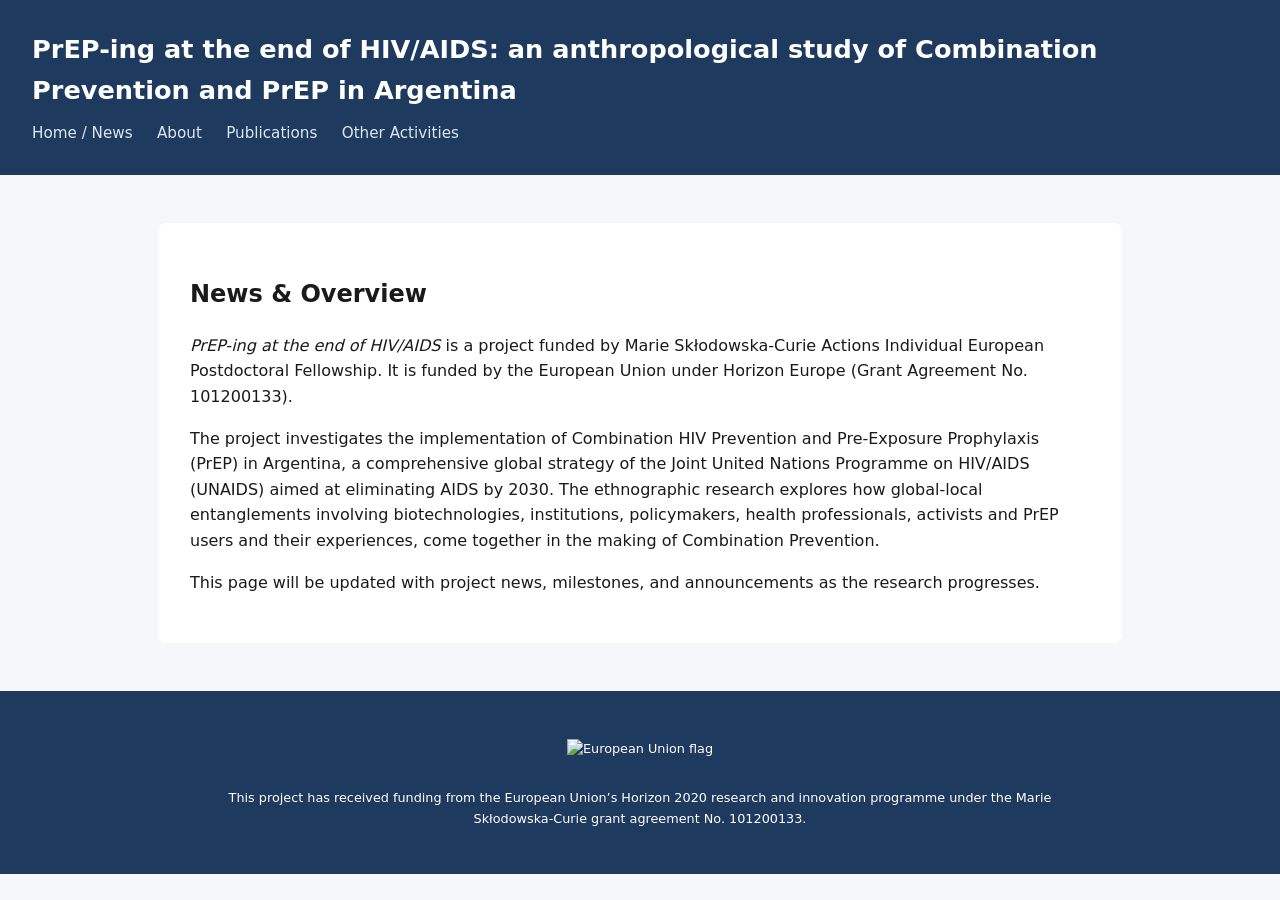
==== index.html @ 7bfbbda3 "Add files via upload" ====
<!DOCTYPE html>
<html lang="en">
<head>
  <meta charset="UTF-8" />
  <meta name="viewport" content="width=device-width, initial-scale=1.0" />
  <title>PrEP-ing at the end of HIV/AIDS</title>

  <style>
    body {
      font-family: system-ui, -apple-system, BlinkMacSystemFont, "Segoe UI", sans-serif;
      margin: 0;
      background-color: #f5f7fa;
      color: #1a1a1a;
      line-height: 1.6;
    }

    header {
      background-color: #1f3a5f;
      color: #ffffff;
      padding: 1.8rem 2rem;
    }

    header h1 {
      margin: 0;
      font-size: 1.6rem;
    }

    nav {
      margin-top: 0.6rem;
    }

    nav a {
      color: #dbe7f3;
      margin-right: 1.2rem;
      text-decoration: none;
      font-size: 0.95rem;
    }

    nav a:hover {
      text-decoration: underline;
    }

    main {
      max-width: 900px;
      margin: 3rem auto;
      padding: 2rem;
      background: #ffffff;
      border-radius: 8px;
    }

    footer {
      background-color: #1f3a5f;
      color: #ffffff;
      padding: 2rem 1rem;
      font-size: 0.8rem;
    }

    .funding {
      max-width: 900px;
      margin: 0 auto;
      text-align: center;
    }

    .funding img {
      height: 36px;
      margin: 1rem 0;
    }
  </style>
</head>

<body>

<header>
  <h1>PrEP-ing at the end of HIV/AIDS: an anthropological study of Combination Prevention and PrEP in Argentina</h1>
  <nav>
    <a href="index.html">Home / News</a>
    <a href="about.html">About</a>
    <a href="publications.html">Publications</a>
    <a href="activities.html">Other Activities</a>
  </nav>
</header>

<main>
  <h2>News & Overview</h2>

  <p>
    <em>PrEP-ing at the end of HIV/AIDS</em> is a project funded by Marie Skłodowska-Curie Actions
    Individual European Postdoctoral Fellowship. It is funded by the European Union under Horizon Europe
    (Grant Agreement No. 101200133).
  </p>

  <p>
    The project investigates the implementation of Combination HIV Prevention
    and Pre-Exposure Prophylaxis (PrEP) in Argentina, a comprehensive global strategy of the Joint United Nations Programme on HIV/AIDS (UNAIDS) aimed at eliminating AIDS by 2030. The ethnographic research explores how global-local entanglements involving biotechnologies, institutions, policymakers, health professionals, activists and PrEP users and their experiences, come together in the making of Combination Prevention.


  </p>

  <p>
    This page will be updated with project news, milestones, and announcements
    as the research progresses.
  </p>
</main>

<footer>
  <div class="funding">
    <img
      src="https://upload.wikimedia.org/wikipedia/commons/b/b7/Flag_of_Europe.svg"
      alt="European Union flag"
    />

    <p>
      This project has received funding from the European Union’s Horizon 2020
      research and innovation programme under the Marie Skłodowska-Curie grant
      agreement No. 101200133.
    </p>
  </div>
</footer>

</body>
</html>
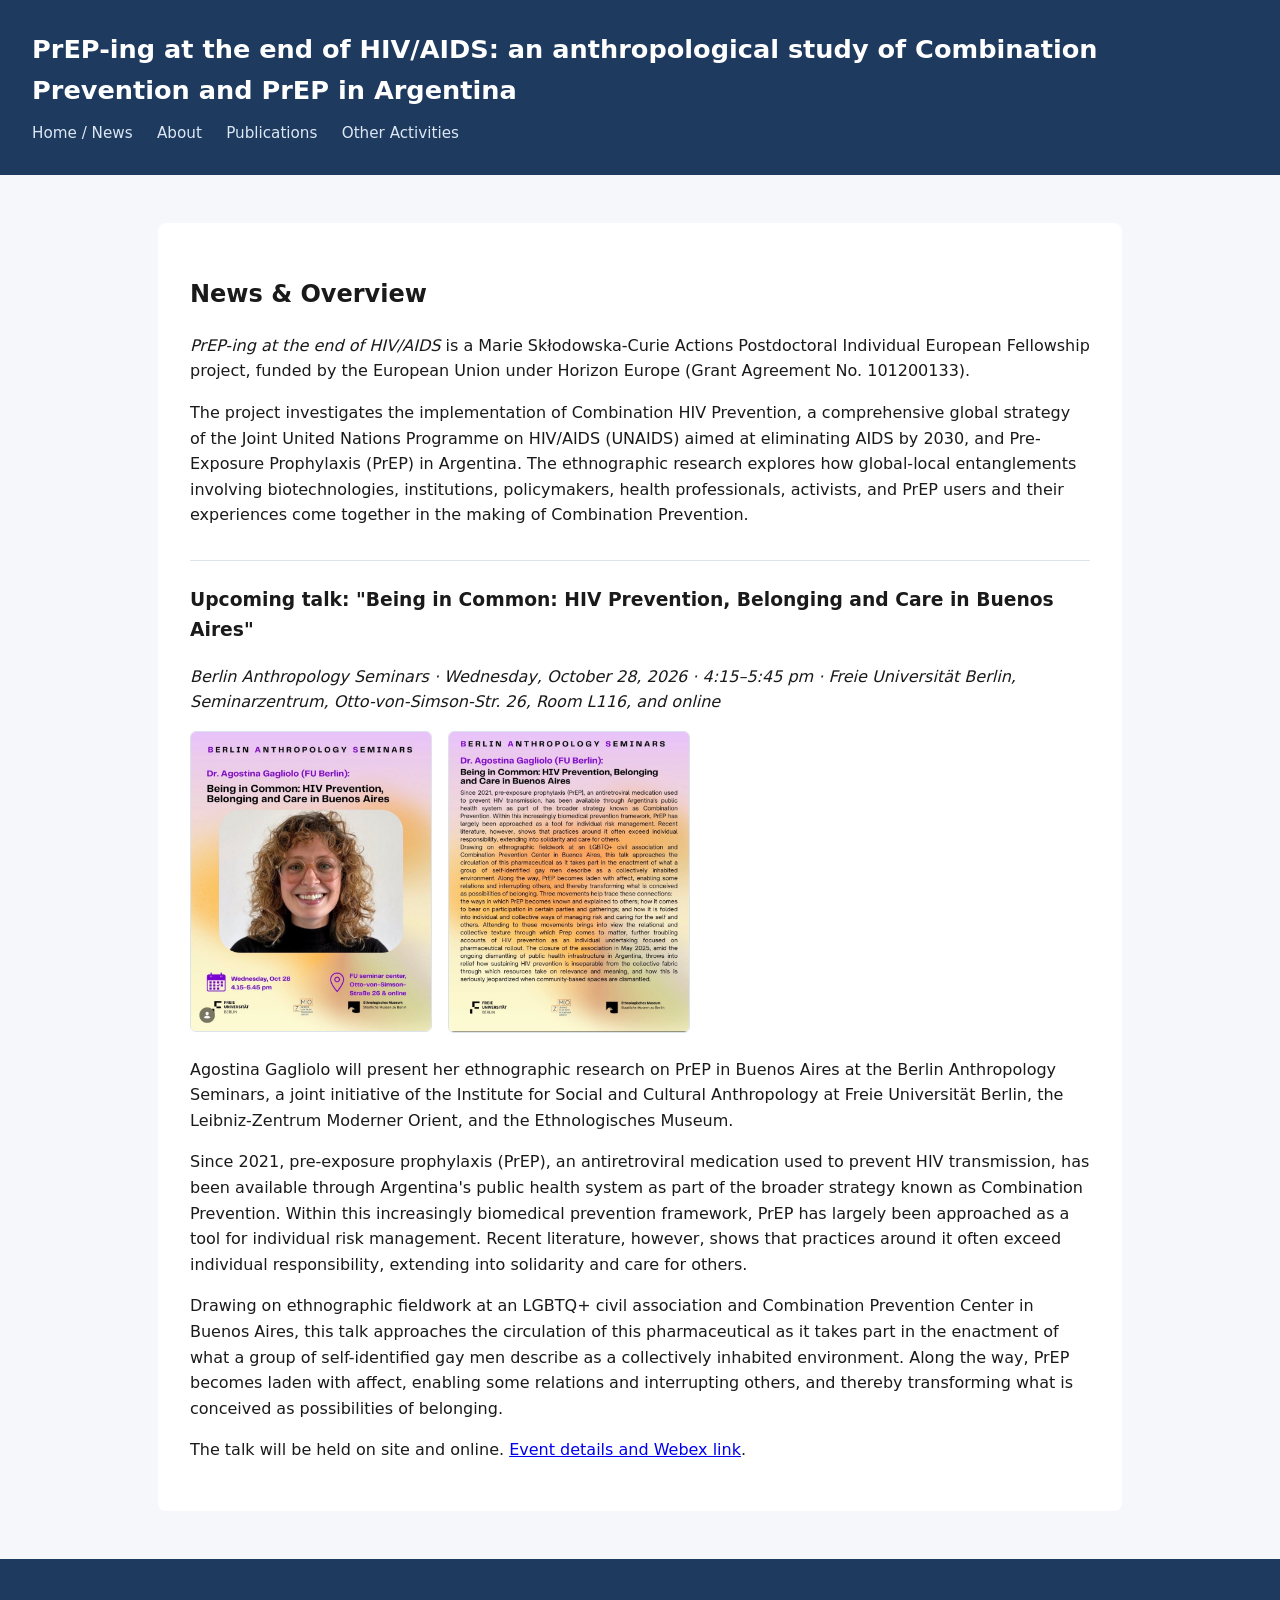
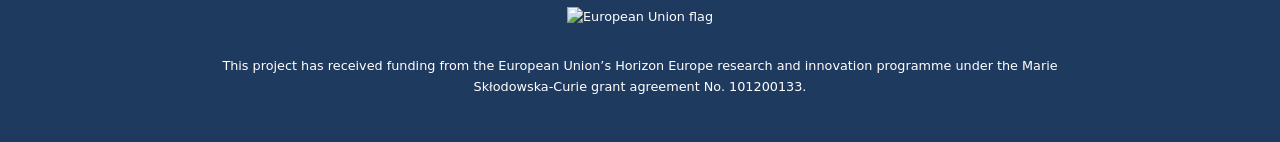
==== commit cc498d3c: "Add BAS talk news item, fix intro and funding line" ====
--- a/index.html
+++ b/index.html
@@ -1,9 +1,12 @@
 <!DOCTYPE html>
 <html lang="en">
 <head>
+
   <meta charset="UTF-8" />
   <meta name="viewport" content="width=device-width, initial-scale=1.0" />
   <title>PrEP-ing at the end of HIV/AIDS</title>
+
+<link rel="icon" href="favicon.ico" type="image/x-icon">
 
   <style>
     body {
@@ -65,6 +68,34 @@
       height: 36px;
       margin: 1rem 0;
     }
+
+    .news-item {
+      border-top: 1px solid #dde3ea;
+      margin-top: 2rem;
+      padding-top: 1.5rem;
+    }
+
+    .news-item h3 {
+      margin-top: 0;
+    }
+
+    .flyers {
+      display: flex;
+      flex-wrap: wrap;
+      gap: 1rem;
+      margin: 1rem 0;
+    }
+
+    .flyers img {
+      width: 240px;
+      max-width: 100%;
+      height: auto;
+      border-radius: 6px;
+      border: 1px solid #dde3ea;
+    }
+
+
+
   </style>
 </head>
 
@@ -80,26 +111,30 @@
   </nav>
 </header>
 
+
 <main>
   <h2>News & Overview</h2>
 
   <p>
-    <em>PrEP-ing at the end of HIV/AIDS</em> is a project funded by Marie Skłodowska-Curie Actions
-    Individual European Postdoctoral Fellowship. It is funded by the European Union under Horizon Europe
-    (Grant Agreement No. 101200133).
+    <em>PrEP-ing at the end of HIV/AIDS</em> is a Marie Skłodowska-Curie Actions Postdoctoral Individual European Fellowship project, funded by the European Union under Horizon Europe (Grant Agreement No. 101200133).
   </p>
 
   <p>
-    The project investigates the implementation of Combination HIV Prevention
-    and Pre-Exposure Prophylaxis (PrEP) in Argentina, a comprehensive global strategy of the Joint United Nations Programme on HIV/AIDS (UNAIDS) aimed at eliminating AIDS by 2030. The ethnographic research explores how global-local entanglements involving biotechnologies, institutions, policymakers, health professionals, activists and PrEP users and their experiences, come together in the making of Combination Prevention.
-
-
+    The project investigates the implementation of Combination HIV Prevention, a comprehensive global strategy of the Joint United Nations Programme on HIV/AIDS (UNAIDS) aimed at eliminating AIDS by 2030, and Pre-Exposure Prophylaxis (PrEP) in Argentina. The ethnographic research explores how global-local entanglements involving biotechnologies, institutions, policymakers, health professionals, activists, and PrEP users and their experiences come together in the making of Combination Prevention.
   </p>
 
-  <p>
-    This page will be updated with project news, milestones, and announcements
-    as the research progresses.
-  </p>
+  <article class="news-item">
+    <h3>Upcoming talk: "Being in Common: HIV Prevention, Belonging and Care in Buenos Aires"</h3>
+    <p><em>Berlin Anthropology Seminars · Wednesday, October 28, 2026 · 4:15–5:45 pm · Freie Universität Berlin, Seminarzentrum, Otto-von-Simson-Str. 26, Room L116, and online</em></p>
+    <div class="flyers">
+      <a href="images/BAS_2026_flyer.jpg"><img src="images/BAS_2026_flyer.jpg" alt="Flyer: Berlin Anthropology Seminars. Dr. Agostina Gagliolo (FU Berlin): Being in Common: HIV Prevention, Belonging and Care in Buenos Aires. Wednesday, October 28, 4:15–5:45 pm, FU seminar center, Otto-von-Simson-Straße 26 and online." /></a>
+      <a href="images/BAS_2026_abstract.jpg"><img src="images/BAS_2026_abstract.jpg" alt="Flyer with the abstract of the talk" /></a>
+    </div>
+    <p>Agostina Gagliolo will present her ethnographic research on PrEP in Buenos Aires at the Berlin Anthropology Seminars, a joint initiative of the Institute for Social and Cultural Anthropology at Freie Universität Berlin, the Leibniz-Zentrum Moderner Orient, and the Ethnologisches Museum.</p>
+    <p>Since 2021, pre-exposure prophylaxis (PrEP), an antiretroviral medication used to prevent HIV transmission, has been available through Argentina's public health system as part of the broader strategy known as Combination Prevention. Within this increasingly biomedical prevention framework, PrEP has largely been approached as a tool for individual risk management. Recent literature, however, shows that practices around it often exceed individual responsibility, extending into solidarity and care for others.</p>
+    <p>Drawing on ethnographic fieldwork at an LGBTQ+ civil association and Combination Prevention Center in Buenos Aires, this talk approaches the circulation of this pharmaceutical as it takes part in the enactment of what a group of self-identified gay men describe as a collectively inhabited environment. Along the way, PrEP becomes laden with affect, enabling some relations and interrupting others, and thereby transforming what is conceived as possibilities of belonging.</p>
+    <p>The talk will be held on site and online. <a href="https://www.polsoz.fu-berlin.de/ethnologie/events/20261028_BAS_WiSe26_27-Gagliolo.html">Event details and Webex link</a>.</p>
+  </article>
 </main>
 
 <footer>
@@ -110,7 +145,7 @@
     />
 
     <p>
-      This project has received funding from the European Union’s Horizon 2020
+      This project has received funding from the European Union’s Horizon Europe
       research and innovation programme under the Marie Skłodowska-Curie grant
       agreement No. 101200133.
     </p>
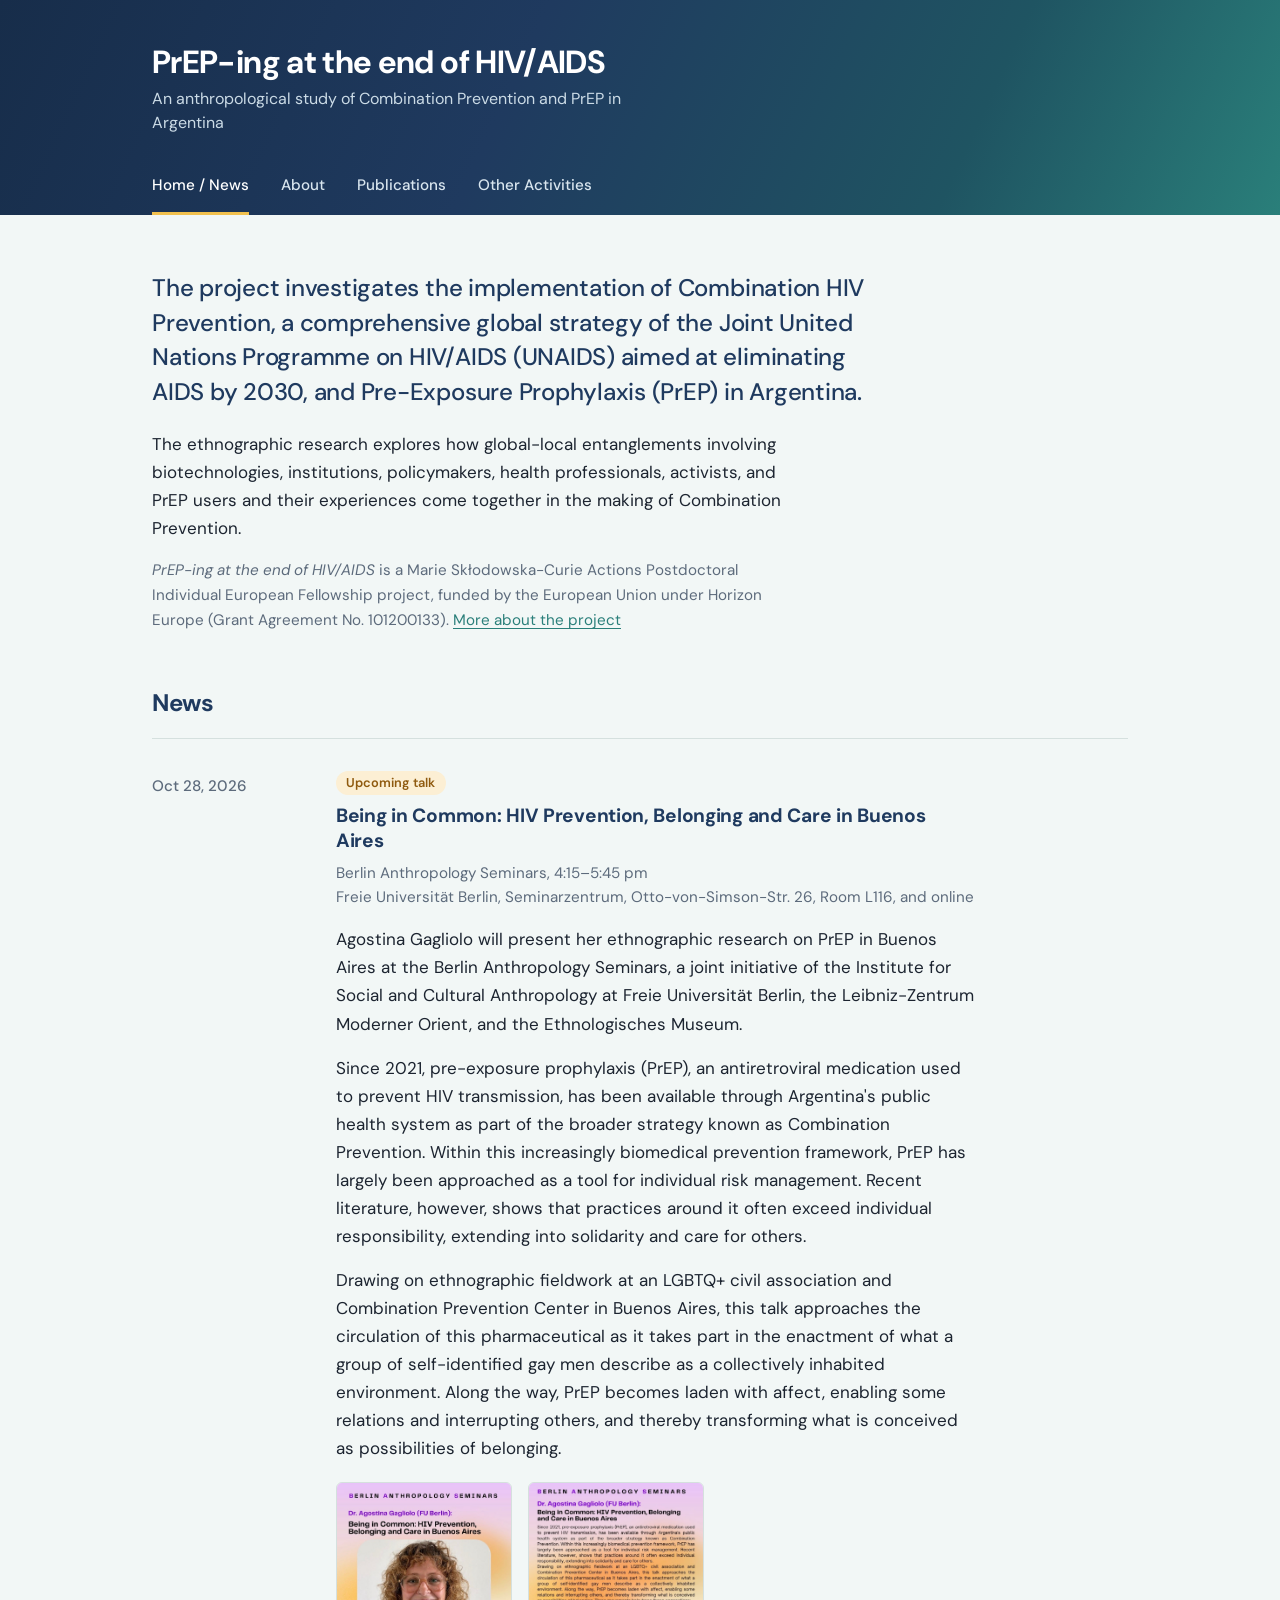
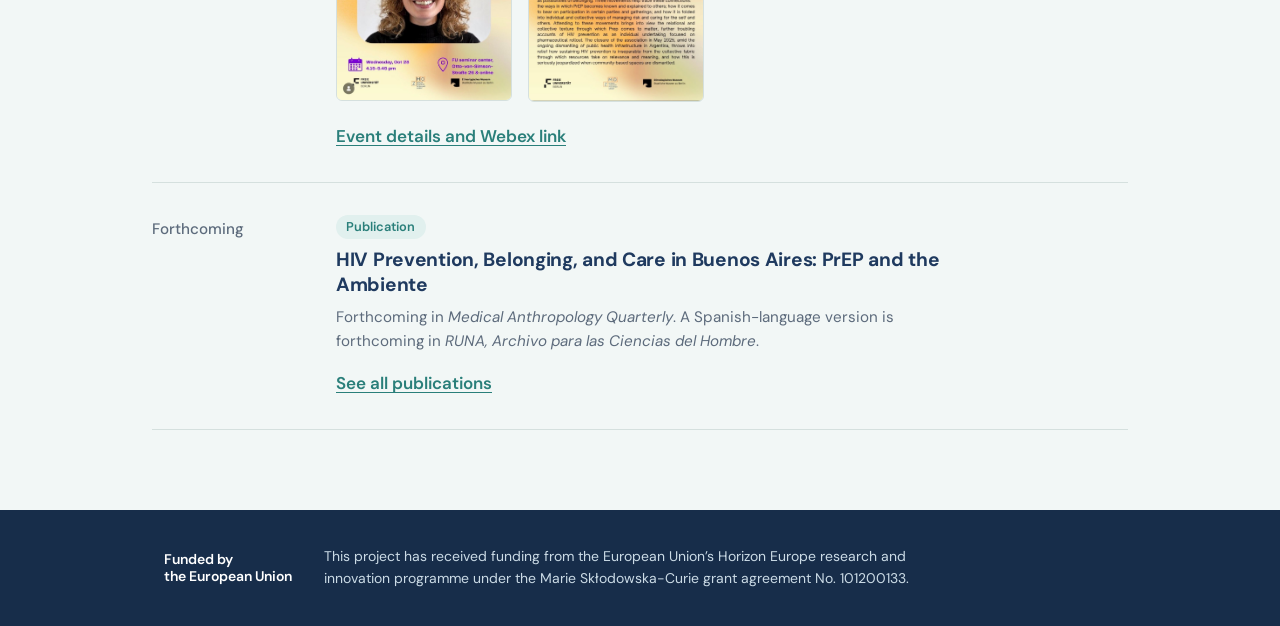
==== commit 65b69c50: "Update index.html" ====
--- a/index.html
+++ b/index.html
@@ -1,159 +1,87 @@
 <!DOCTYPE html>
 <html lang="en">
 <head>
-
   <meta charset="UTF-8" />
   <meta name="viewport" content="width=device-width, initial-scale=1.0" />
   <title>PrEP-ing at the end of HIV/AIDS</title>
-
-<link rel="icon" href="favicon.ico" type="image/x-icon">
-
-  <style>
-    body {
-      font-family: system-ui, -apple-system, BlinkMacSystemFont, "Segoe UI", sans-serif;
-      margin: 0;
-      background-color: #f5f7fa;
-      color: #1a1a1a;
-      line-height: 1.6;
-    }
-
-    header {
-      background-color: #1f3a5f;
-      color: #ffffff;
-      padding: 1.8rem 2rem;
-    }
-
-    header h1 {
-      margin: 0;
-      font-size: 1.6rem;
-    }
-
-    nav {
-      margin-top: 0.6rem;
-    }
-
-    nav a {
-      color: #dbe7f3;
-      margin-right: 1.2rem;
-      text-decoration: none;
-      font-size: 0.95rem;
-    }
-
-    nav a:hover {
-      text-decoration: underline;
-    }
-
-    main {
-      max-width: 900px;
-      margin: 3rem auto;
-      padding: 2rem;
-      background: #ffffff;
-      border-radius: 8px;
-    }
-
-    footer {
-      background-color: #1f3a5f;
-      color: #ffffff;
-      padding: 2rem 1rem;
-      font-size: 0.8rem;
-    }
-
-    .funding {
-      max-width: 900px;
-      margin: 0 auto;
-      text-align: center;
-    }
-
-    .funding img {
-      height: 36px;
-      margin: 1rem 0;
-    }
-
-    .news-item {
-      border-top: 1px solid #dde3ea;
-      margin-top: 2rem;
-      padding-top: 1.5rem;
-    }
-
-    .news-item h3 {
-      margin-top: 0;
-    }
-
-    .flyers {
-      display: flex;
-      flex-wrap: wrap;
-      gap: 1rem;
-      margin: 1rem 0;
-    }
-
-    .flyers img {
-      width: 240px;
-      max-width: 100%;
-      height: auto;
-      border-radius: 6px;
-      border: 1px solid #dde3ea;
-    }
-
-
-
-  </style>
+  <meta name="description" content="An anthropological study of Combination Prevention and PrEP in Argentina. Marie Skłodowska-Curie Postdoctoral Fellowship at Freie Universität Berlin." />
+  <link rel="icon" href="faviconv2.ico" type="image/x-icon">
+  <link rel="preconnect" href="https://fonts.googleapis.com">
+  <link rel="preconnect" href="https://fonts.gstatic.com" crossorigin>
+  <link href="https://fonts.googleapis.com/css2?family=DM+Sans:ital,opsz,wght@0,9..40,400;0,9..40,500;0,9..40,600;0,9..40,700;1,9..40,400&display=swap" rel="stylesheet">
+  <link rel="stylesheet" href="style.css">
 </head>
 
 <body>
 
-<header>
-  <h1>PrEP-ing at the end of HIV/AIDS: an anthropological study of Combination Prevention and PrEP in Argentina</h1>
-  <nav>
-    <a href="index.html">Home / News</a>
-    <a href="about.html">About</a>
-    <a href="publications.html">Publications</a>
-    <a href="activities.html">Other Activities</a>
-  </nav>
+<header class="site-header">
+  <div class="inner">
+    <a class="site-name" href="index.html">PrEP-ing at the end of HIV/AIDS</a>
+    <p class="site-tagline">An anthropological study of Combination Prevention and PrEP in Argentina</p>
+    <nav class="site-nav" aria-label="Main">
+      <a href="index.html" aria-current="page">Home / News</a>
+      <a href="about.html">About</a>
+      <a href="publications.html">Publications</a>
+      <a href="activities.html">Other Activities</a>
+    </nav>
+  </div>
 </header>
 
+<main>
 
-<main>
-  <h2>News & Overview</h2>
+  <section>
+    <p class="lead">The project investigates the implementation of Combination HIV Prevention, a comprehensive global strategy of the Joint United Nations Programme on HIV/AIDS (UNAIDS) aimed at eliminating AIDS by 2030, and Pre-Exposure Prophylaxis (PrEP) in Argentina.</p>
+    <div class="prose">
+      <p>The ethnographic research explores how global-local entanglements involving biotechnologies, institutions, policymakers, health professionals, activists, and PrEP users and their experiences come together in the making of Combination Prevention.</p>
+      <p class="note"><em>PrEP-ing at the end of HIV/AIDS</em> is a Marie Skłodowska-Curie Actions Postdoctoral Individual European Fellowship project, funded by the European Union under Horizon Europe (Grant Agreement No. 101200133). <a href="about.html">More about the project</a></p>
+    </div>
+  </section>
 
-  <p>
-    <em>PrEP-ing at the end of HIV/AIDS</em> is a Marie Skłodowska-Curie Actions Postdoctoral Individual European Fellowship project, funded by the European Union under Horizon Europe (Grant Agreement No. 101200133).
-  </p>
+  <section>
+    <h2>News</h2>
+    <ul class="entries">
 
-  <p>
-    The project investigates the implementation of Combination HIV Prevention, a comprehensive global strategy of the Joint United Nations Programme on HIV/AIDS (UNAIDS) aimed at eliminating AIDS by 2030, and Pre-Exposure Prophylaxis (PrEP) in Argentina. The ethnographic research explores how global-local entanglements involving biotechnologies, institutions, policymakers, health professionals, activists, and PrEP users and their experiences come together in the making of Combination Prevention.
-  </p>
+      <li class="entry">
+        <div class="entry-when">Oct 28, 2026</div>
+        <article class="entry-body">
+          <ul class="tags"><li class="tag tag-event">Upcoming talk</li></ul>
+          <h3>Being in Common: HIV Prevention, Belonging and Care in Buenos Aires</h3>
+          <p class="details">Berlin Anthropology Seminars, 4:15–5:45 pm<br>Freie Universität Berlin, Seminarzentrum, Otto-von-Simson-Str. 26, Room L116, and online</p>
+          <p>Agostina Gagliolo will present her ethnographic research on PrEP in Buenos Aires at the Berlin Anthropology Seminars, a joint initiative of the Institute for Social and Cultural Anthropology at Freie Universität Berlin, the Leibniz-Zentrum Moderner Orient, and the Ethnologisches Museum.</p>
+          <p>Since 2021, pre-exposure prophylaxis (PrEP), an antiretroviral medication used to prevent HIV transmission, has been available through Argentina's public health system as part of the broader strategy known as Combination Prevention. Within this increasingly biomedical prevention framework, PrEP has largely been approached as a tool for individual risk management. Recent literature, however, shows that practices around it often exceed individual responsibility, extending into solidarity and care for others.</p>
+          <p>Drawing on ethnographic fieldwork at an LGBTQ+ civil association and Combination Prevention Center in Buenos Aires, this talk approaches the circulation of this pharmaceutical as it takes part in the enactment of what a group of self-identified gay men describe as a collectively inhabited environment. Along the way, PrEP becomes laden with affect, enabling some relations and interrupting others, and thereby transforming what is conceived as possibilities of belonging.</p>
+          <div class="flyers">
+            <a href="images/BAS_2026_flyer.jpg"><img src="images/BAS_2026_flyer.jpg" alt="Flyer: Berlin Anthropology Seminars. Dr. Agostina Gagliolo (FU Berlin): Being in Common: HIV Prevention, Belonging and Care in Buenos Aires. Wednesday, October 28, 4:15–5:45 pm, FU seminar center, Otto-von-Simson-Straße 26 and online." /></a>
+            <a href="images/BAS_2026_abstract.jpg"><img src="images/BAS_2026_abstract.jpg" alt="Flyer with the abstract of the talk" /></a>
+          </div>
+          <p><a class="text-link" href="https://www.polsoz.fu-berlin.de/ethnologie/events/20261028_BAS_WiSe26_27-Gagliolo.html" target="_blank" rel="noopener noreferrer">Event details and Webex link</a></p>
+        </article>
+      </li>
 
-  <article class="news-item">
-    <h3>Upcoming talk: "Being in Common: HIV Prevention, Belonging and Care in Buenos Aires"</h3>
-    <p><em>Berlin Anthropology Seminars · Wednesday, October 28, 2026 · 4:15–5:45 pm · Freie Universität Berlin, Seminarzentrum, Otto-von-Simson-Str. 26, Room L116, and online</em></p>
-    <div class="flyers">
-      <a href="images/BAS_2026_flyer.jpg"><img src="images/BAS_2026_flyer.jpg" alt="Flyer: Berlin Anthropology Seminars. Dr. Agostina Gagliolo (FU Berlin): Being in Common: HIV Prevention, Belonging and Care in Buenos Aires. Wednesday, October 28, 4:15–5:45 pm, FU seminar center, Otto-von-Simson-Straße 26 and online." /></a>
-      <a href="images/BAS_2026_abstract.jpg"><img src="images/BAS_2026_abstract.jpg" alt="Flyer with the abstract of the talk" /></a>
-    </div>
-    <p>Agostina Gagliolo will present her ethnographic research on PrEP in Buenos Aires at the Berlin Anthropology Seminars, a joint initiative of the Institute for Social and Cultural Anthropology at Freie Universität Berlin, the Leibniz-Zentrum Moderner Orient, and the Ethnologisches Museum.</p>
-    <p>Since 2021, pre-exposure prophylaxis (PrEP), an antiretroviral medication used to prevent HIV transmission, has been available through Argentina's public health system as part of the broader strategy known as Combination Prevention. Within this increasingly biomedical prevention framework, PrEP has largely been approached as a tool for individual risk management. Recent literature, however, shows that practices around it often exceed individual responsibility, extending into solidarity and care for others.</p>
-    <p>Drawing on ethnographic fieldwork at an LGBTQ+ civil association and Combination Prevention Center in Buenos Aires, this talk approaches the circulation of this pharmaceutical as it takes part in the enactment of what a group of self-identified gay men describe as a collectively inhabited environment. Along the way, PrEP becomes laden with affect, enabling some relations and interrupting others, and thereby transforming what is conceived as possibilities of belonging.</p>
-    <p>The talk will be held on site and online. <a href="https://www.polsoz.fu-berlin.de/ethnologie/events/20261028_BAS_WiSe26_27-Gagliolo.html">Event details and Webex link</a>.</p>
-  </article>
+      <li class="entry">
+        <div class="entry-when">Forthcoming</div>
+        <article class="entry-body">
+          <ul class="tags"><li class="tag">Publication</li></ul>
+          <h3>HIV Prevention, Belonging, and Care in Buenos Aires: PrEP and the Ambiente</h3>
+          <p class="details">Forthcoming in <em>Medical Anthropology Quarterly</em>. A Spanish-language version is forthcoming in <em>RUNA, Archivo para las Ciencias del Hombre</em>.</p>
+          <p><a class="text-link" href="publications.html">See all publications</a></p>
+        </article>
+      </li>
+
+    </ul>
+  </section>
+
 </main>
 
-<footer>
-  <div class="funding">
-    <img
-      src="https://upload.wikimedia.org/wikipedia/commons/b/b7/Flag_of_Europe.svg"
-      alt="European Union flag"
-    />
-
-    <p>
-      This project has received funding from the European Union’s Horizon Europe
-      research and innovation programme under the Marie Skłodowska-Curie grant
-      agreement No. 101200133.
-    </p>
+<footer class="site-footer">
+  <div class="inner">
+    <div class="eu-lockup">
+      <img src="https://upload.wikimedia.org/wikipedia/commons/b/b7/Flag_of_Europe.svg" alt="" />
+      <span>Funded by<br>the European Union</span>
+    </div>
+    <p>This project has received funding from the European Union’s Horizon Europe research and innovation programme under the Marie Skłodowska-Curie grant agreement No. 101200133.</p>
   </div>
 </footer>
 
 </body>
 </html>
-
-
-
--- a/style.css
+++ b/style.css
@@ -0,0 +1,350 @@
+/* PrEP-ing at the end of HIV/AIDS — shared styles */
+
+:root {
+  --navy: #1f3a5f;
+  --navy-deep: #172d4a;
+  --teal: #2a7f7a;
+  --teal-soft: #e1f0ee;
+  --amber: #8f5a0f;
+  --amber-soft: #fcefd4;
+  --amber-bright: #f2c14e;
+  --ink: #1c2430;
+  --muted: #5d6b7c;
+  --line: #d5e0de;
+  --bg: #f2f7f6;
+  --paper: #ffffff;
+  --measure: 40rem;
+  --wrap: 64rem;
+}
+
+*, *::before, *::after { box-sizing: border-box; }
+
+html { -webkit-text-size-adjust: 100%; }
+
+body {
+  margin: 0;
+  font-family: "DM Sans", system-ui, -apple-system, "Segoe UI", sans-serif;
+  font-size: 1.0625rem;
+  line-height: 1.65;
+  color: var(--ink);
+  background: var(--bg);
+  -webkit-font-smoothing: antialiased;
+}
+
+h1, h2, h3 {
+  color: var(--navy);
+  font-weight: 700;
+  letter-spacing: -0.015em;
+  line-height: 1.2;
+}
+
+h1 { font-size: 2.25rem; margin: 0 0 1.5rem; }
+h2 { font-size: 1.5rem; margin: 3.5rem 0 1.25rem; }
+h3 { font-size: 1.2rem; margin: 0 0 0.5rem; line-height: 1.3; }
+
+p { margin: 0 0 1rem; }
+
+a {
+  color: var(--teal);
+  text-decoration-thickness: 1px;
+  text-underline-offset: 3px;
+}
+
+a:hover { color: var(--navy); }
+
+a:focus-visible {
+  outline: 2px solid var(--amber-bright);
+  outline-offset: 3px;
+  border-radius: 2px;
+}
+
+em { font-style: italic; }
+
+/* ---------- Header ---------- */
+
+.site-header {
+  background: linear-gradient(115deg, var(--navy-deep) 0%, var(--navy) 40%, #1f5462 75%, var(--teal) 100%);
+  color: #fff;
+}
+
+.site-header .inner {
+  max-width: var(--wrap);
+  margin: 0 auto;
+  padding: 2.75rem 1.5rem 0;
+}
+
+.site-name {
+  display: inline-block;
+  color: #fff;
+  text-decoration: none;
+  font-size: 2rem;
+  font-weight: 700;
+  letter-spacing: -0.02em;
+  line-height: 1.15;
+}
+
+.site-name:hover { color: #fff; }
+
+.site-tagline {
+  margin: 0.35rem 0 2rem;
+  max-width: 34rem;
+  color: #cbdbe6;
+  font-size: 1rem;
+  line-height: 1.5;
+}
+
+.site-nav {
+  display: flex;
+  flex-wrap: wrap;
+  gap: 0 2rem;
+}
+
+.site-nav a {
+  color: #d9e6ef;
+  text-decoration: none;
+  font-size: 0.95rem;
+  font-weight: 500;
+  padding: 0.4rem 0 0.85rem;
+  border-bottom: 3px solid transparent;
+}
+
+.site-nav a:hover { color: #fff; }
+
+.site-nav a[aria-current="page"] {
+  color: #fff;
+  border-bottom-color: var(--amber-bright);
+}
+
+/* ---------- Main ---------- */
+
+main {
+  max-width: var(--wrap);
+  margin: 0 auto;
+  padding: 3.5rem 1.5rem 5rem;
+}
+
+main > h1:first-child,
+main > section:first-child > h2:first-child { margin-top: 0; }
+
+.lead {
+  max-width: 46rem;
+  font-size: 1.5rem;
+  line-height: 1.45;
+  font-weight: 500;
+  color: var(--navy);
+  letter-spacing: -0.01em;
+  margin: 0 0 1.25rem;
+}
+
+.prose { max-width: var(--measure); }
+
+.note {
+  color: var(--muted);
+  font-size: 0.95rem;
+}
+
+.text-link { font-weight: 600; }
+
+/* ---------- Entries (news, publications, activities) ---------- */
+
+.entries {
+  list-style: none;
+  margin: 0;
+  padding: 0;
+  border-top: 1px solid var(--line);
+}
+
+.entry {
+  display: grid;
+  grid-template-columns: 9.5rem minmax(0, 1fr);
+  gap: 0 2rem;
+  padding: 2rem 0;
+  border-bottom: 1px solid var(--line);
+}
+
+.entry-when {
+  color: var(--muted);
+  font-size: 0.95rem;
+  font-weight: 500;
+  padding-top: 0.15rem;
+}
+
+.entry-body { max-width: var(--measure); }
+
+.entry-body > :last-child { margin-bottom: 0; }
+
+.tags {
+  display: flex;
+  flex-wrap: wrap;
+  gap: 0.4rem;
+  margin: 0 0 0.6rem;
+  padding: 0;
+  list-style: none;
+}
+
+.tag {
+  display: inline-block;
+  padding: 0.1rem 0.65rem;
+  border-radius: 999px;
+  background: var(--teal-soft);
+  color: var(--teal);
+  font-size: 0.8rem;
+  font-weight: 600;
+  line-height: 1.6;
+}
+
+.tag-event {
+  background: var(--amber-soft);
+  color: var(--amber);
+}
+
+.details {
+  margin: 0 0 1rem;
+  color: var(--muted);
+  font-size: 0.95rem;
+  line-height: 1.55;
+}
+
+.flyers {
+  display: flex;
+  flex-wrap: wrap;
+  gap: 1rem;
+  margin: 1.25rem 0;
+}
+
+.flyers img {
+  display: block;
+  width: 11rem;
+  height: auto;
+  border-radius: 6px;
+  border: 1px solid var(--line);
+}
+
+.video {
+  width: 100%;
+  max-width: var(--measure);
+  aspect-ratio: 16 / 9;
+  margin: 1.25rem 0;
+}
+
+.video iframe {
+  width: 100%;
+  height: 100%;
+  border: 0;
+  border-radius: 6px;
+}
+
+/* Publications */
+
+.pub { margin: 0 0 1.5rem; }
+.pub:last-child { margin-bottom: 0; }
+
+.pub-authors { margin: 0; color: var(--muted); font-size: 0.95rem; }
+
+.pub-title {
+  margin: 0.15rem 0 0.2rem;
+  color: var(--ink);
+  font-size: 1.05rem;
+  font-weight: 600;
+  line-height: 1.4;
+}
+
+.pub-source { margin: 0 0 0.5rem; font-size: 0.95rem; }
+
+.pub .tags { margin: 0; }
+
+.pub-link { overflow-wrap: anywhere; }
+
+/* ---------- About ---------- */
+
+.facts {
+  display: grid;
+  grid-template-columns: max-content 1fr;
+  gap: 0.4rem 1.5rem;
+  margin: 1.5rem 0;
+  padding: 1.25rem 0;
+  border-top: 1px solid var(--line);
+  border-bottom: 1px solid var(--line);
+  max-width: var(--measure);
+}
+
+.facts dt { color: var(--muted); font-size: 0.95rem; }
+.facts dd { margin: 0; font-weight: 500; }
+
+.person {
+  display: grid;
+  grid-template-columns: 9.5rem minmax(0, 1fr);
+  gap: 0 2rem;
+  align-items: start;
+}
+
+.person img {
+  width: 9.5rem;
+  height: 9.5rem;
+  object-fit: cover;
+  border-radius: 50%;
+}
+
+.person-body { max-width: var(--measure); }
+
+.person-name { font-size: 1.2rem; margin: 0 0 0.25rem; }
+
+.person-role { color: var(--muted); margin: 0 0 1rem; }
+
+.profiles {
+  display: flex;
+  gap: 1.25rem;
+  margin: 1.25rem 0 0;
+  padding: 0;
+  list-style: none;
+  font-weight: 600;
+}
+
+/* ---------- Footer ---------- */
+
+.site-footer {
+  background: var(--navy-deep);
+  color: #cbdbe6;
+  font-size: 0.875rem;
+  line-height: 1.55;
+}
+
+.site-footer .inner {
+  max-width: var(--wrap);
+  margin: 0 auto;
+  padding: 2.25rem 1.5rem;
+  display: flex;
+  align-items: center;
+  gap: 2rem;
+}
+
+.eu-lockup {
+  display: flex;
+  align-items: center;
+  gap: 0.75rem;
+  flex-shrink: 0;
+  color: #fff;
+  font-weight: 600;
+  line-height: 1.25;
+}
+
+.eu-lockup img { height: 2.6rem; width: auto; display: block; }
+
+.site-footer p { margin: 0; max-width: 38rem; }
+
+/* ---------- Small screens ---------- */
+
+@media (max-width: 720px) {
+  body { font-size: 1rem; }
+  h1 { font-size: 1.85rem; }
+  .site-header .inner { padding-top: 2rem; }
+  .site-name { font-size: 1.6rem; }
+  .site-nav { gap: 0 1.25rem; }
+  main { padding: 2.5rem 1.25rem 4rem; }
+  .lead { font-size: 1.25rem; }
+  .entry, .person { grid-template-columns: 1fr; }
+  .entry-when { padding: 0 0 0.4rem; }
+  .person img { width: 7.5rem; height: 7.5rem; margin-bottom: 1rem; }
+  .flyers img { width: 9rem; }
+  .site-footer .inner { flex-direction: column; align-items: flex-start; gap: 1rem; }
+}
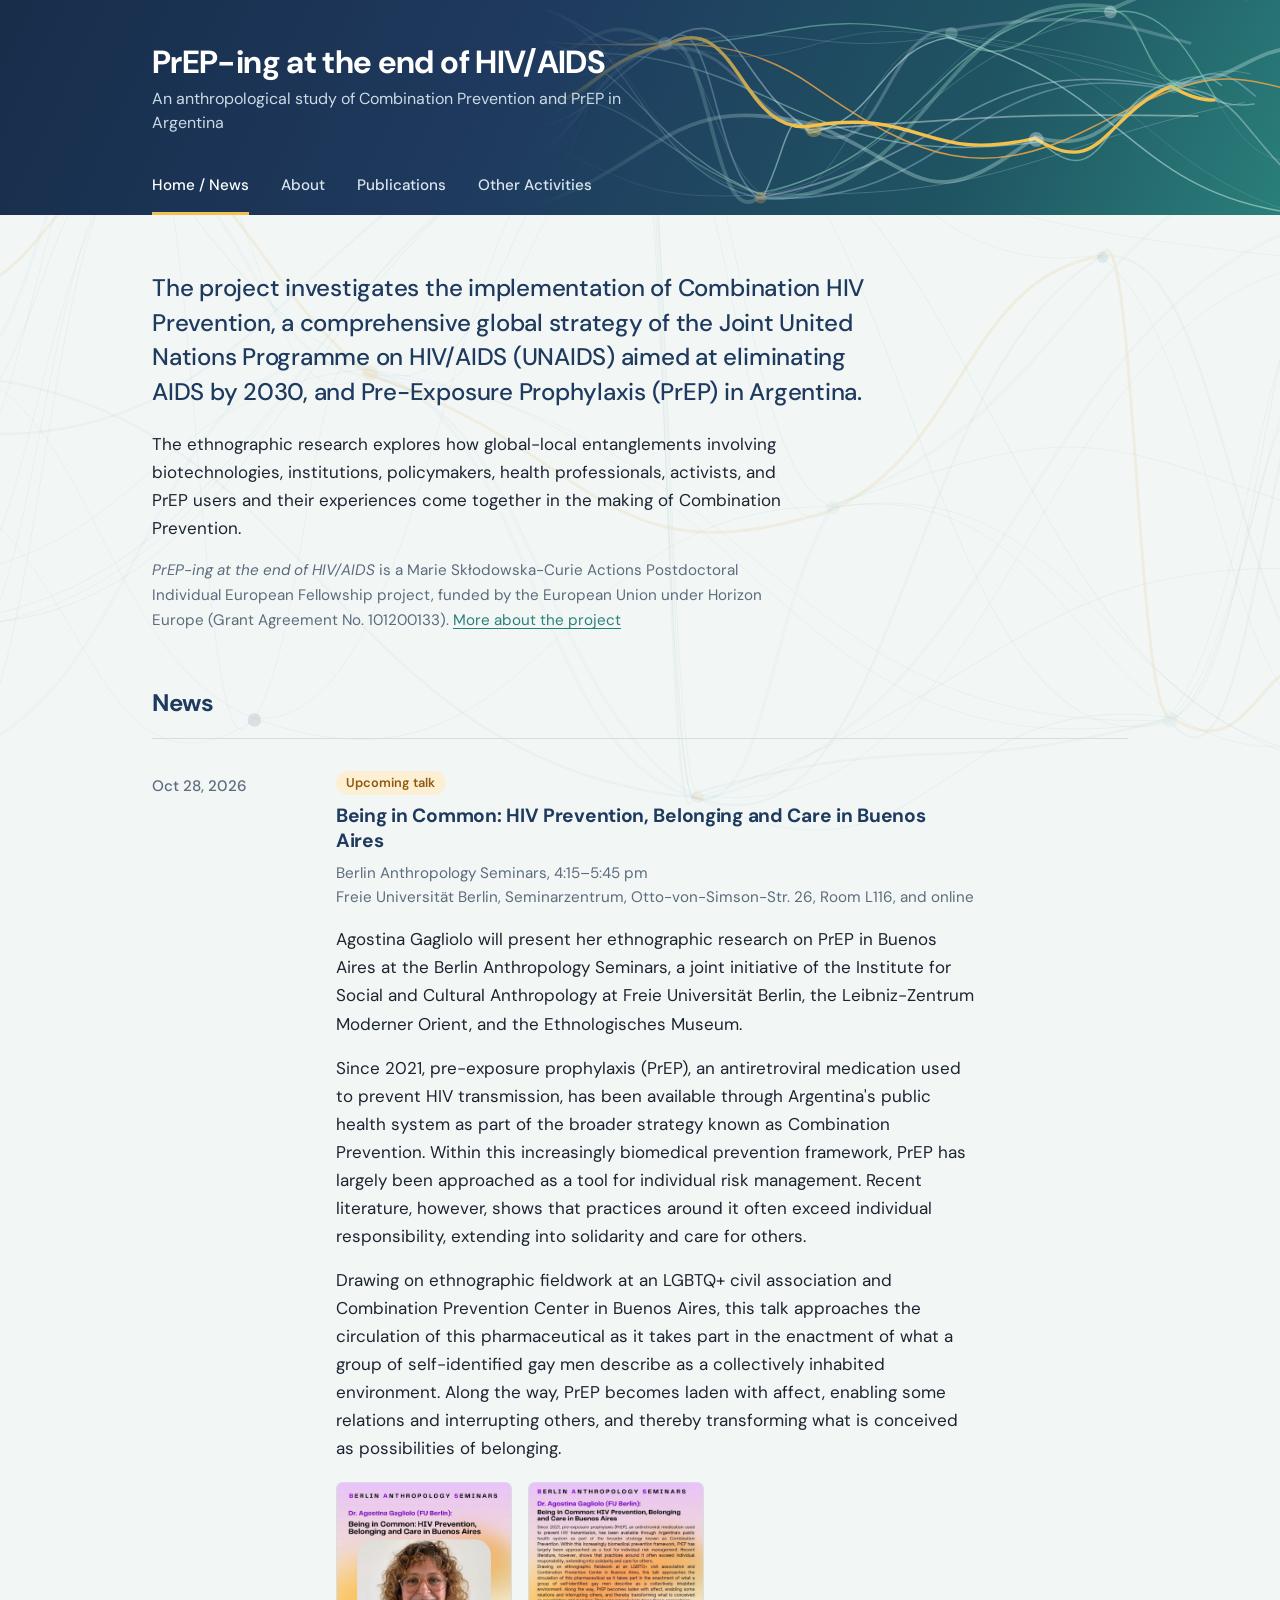
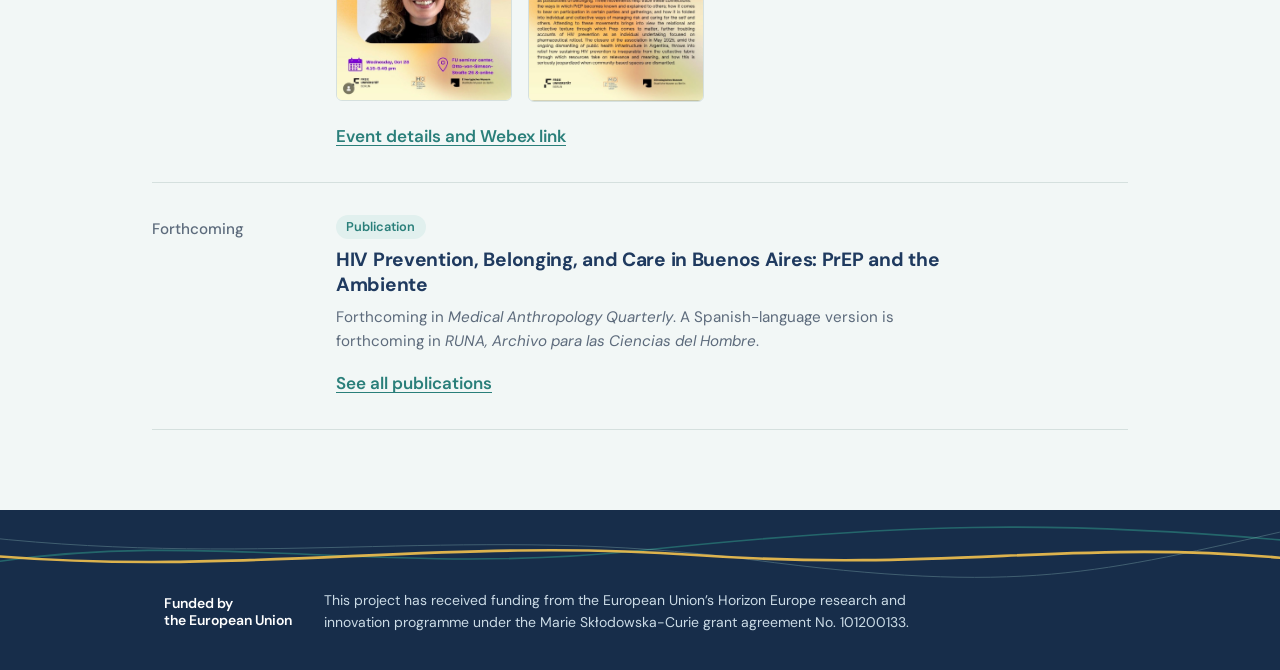
==== commit 3fd74865: "Update index.html" ====
--- a/index.html
+++ b/index.html
@@ -5,7 +5,8 @@
   <meta name="viewport" content="width=device-width, initial-scale=1.0" />
   <title>PrEP-ing at the end of HIV/AIDS</title>
   <meta name="description" content="An anthropological study of Combination Prevention and PrEP in Argentina. Marie Skłodowska-Curie Postdoctoral Fellowship at Freie Universität Berlin." />
-  <link rel="icon" href="faviconv2.ico" type="image/x-icon">
+  <link rel="icon" href="images/favicon.svg" type="image/svg+xml">
+  <link rel="icon" href="faviconv2.ico" sizes="any">
   <link rel="preconnect" href="https://fonts.googleapis.com">
   <link rel="preconnect" href="https://fonts.gstatic.com" crossorigin>
   <link href="https://fonts.googleapis.com/css2?family=DM+Sans:ital,opsz,wght@0,9..40,400;0,9..40,500;0,9..40,600;0,9..40,700;1,9..40,400&display=swap" rel="stylesheet">
--- a/style.css
+++ b/style.css
@@ -31,6 +31,17 @@
   -webkit-font-smoothing: antialiased;
 }
 
+/* Faint meshwork behind every page */
+body::before {
+  content: "";
+  position: fixed;
+  inset: -2rem;
+  z-index: -1;
+  background: url("images/mesh-bg.svg") center / cover no-repeat;
+  opacity: 0.5;
+  pointer-events: none;
+}
+
 h1, h2, h3 {
   color: var(--navy);
   font-weight: 700;
@@ -63,9 +74,23 @@
 /* ---------- Header ---------- */
 
 .site-header {
+  position: relative;
+  overflow: hidden;
   background: linear-gradient(115deg, var(--navy-deep) 0%, var(--navy) 40%, #1f5462 75%, var(--teal) 100%);
   color: #fff;
 }
+
+.site-header::before {
+  content: "";
+  position: absolute;
+  inset: 0 0 0 42%;
+  background: url("images/mesh-header.svg") right center / cover no-repeat;
+  -webkit-mask-image: linear-gradient(to right, transparent 0%, #000 35%);
+  mask-image: linear-gradient(to right, transparent 0%, #000 35%);
+  pointer-events: none;
+}
+
+.site-header .inner { position: relative; }
 
 .site-header .inner {
   max-width: var(--wrap);
@@ -303,6 +328,8 @@
 /* ---------- Footer ---------- */
 
 .site-footer {
+  position: relative;
+  overflow: hidden;
   background: var(--navy-deep);
   color: #cbdbe6;
   font-size: 0.875rem;
@@ -317,6 +344,19 @@
   align-items: center;
   gap: 2rem;
 }
+
+.site-footer::before {
+  content: "";
+  position: absolute;
+  top: 0;
+  left: 0;
+  right: 0;
+  height: 4.5rem;
+  background: url("images/thread-footer.svg") center / 100% 100% no-repeat;
+  pointer-events: none;
+}
+
+.site-footer .inner { position: relative; padding-top: 5rem; }
 
 .eu-lockup {
   display: flex;
@@ -338,6 +378,7 @@
   body { font-size: 1rem; }
   h1 { font-size: 1.85rem; }
   .site-header .inner { padding-top: 2rem; }
+  .site-header::before { inset: 0; opacity: 0.55; }
   .site-name { font-size: 1.6rem; }
   .site-nav { gap: 0 1.25rem; }
   main { padding: 2.5rem 1.25rem 4rem; }
